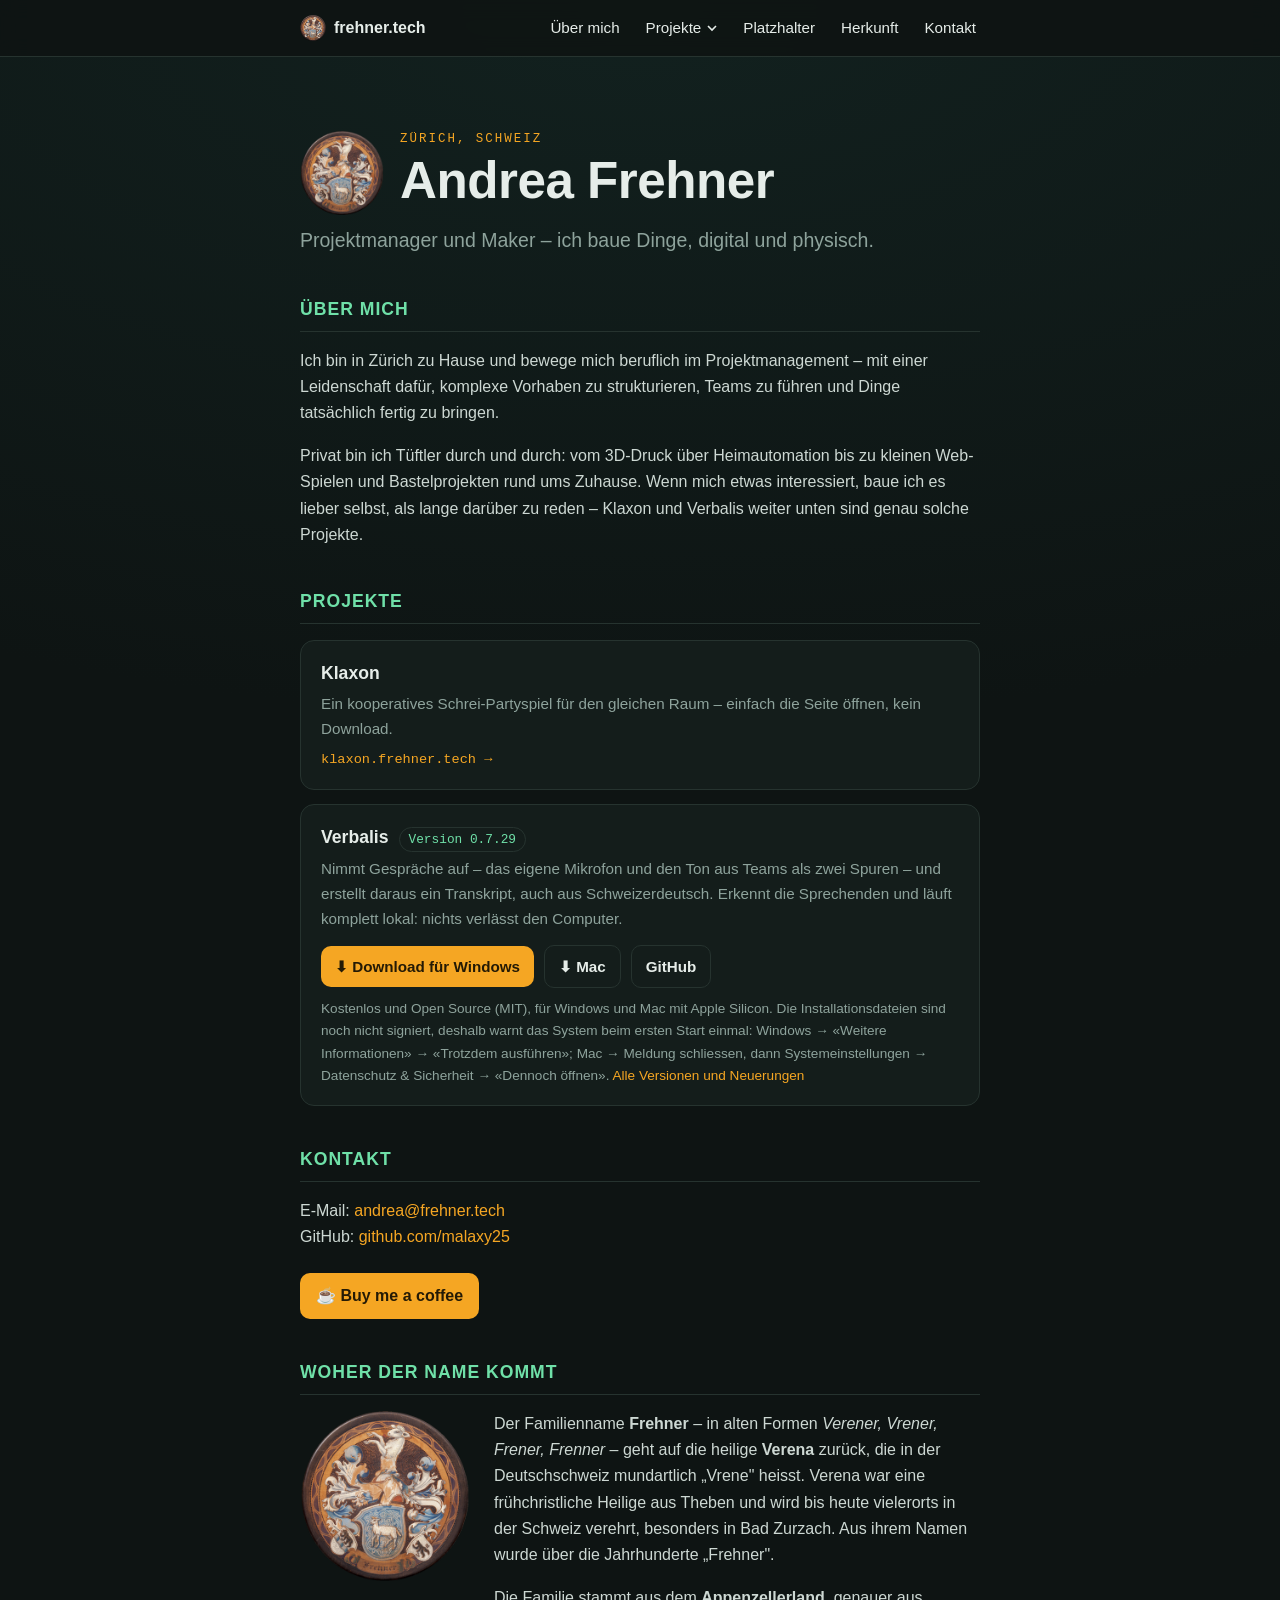
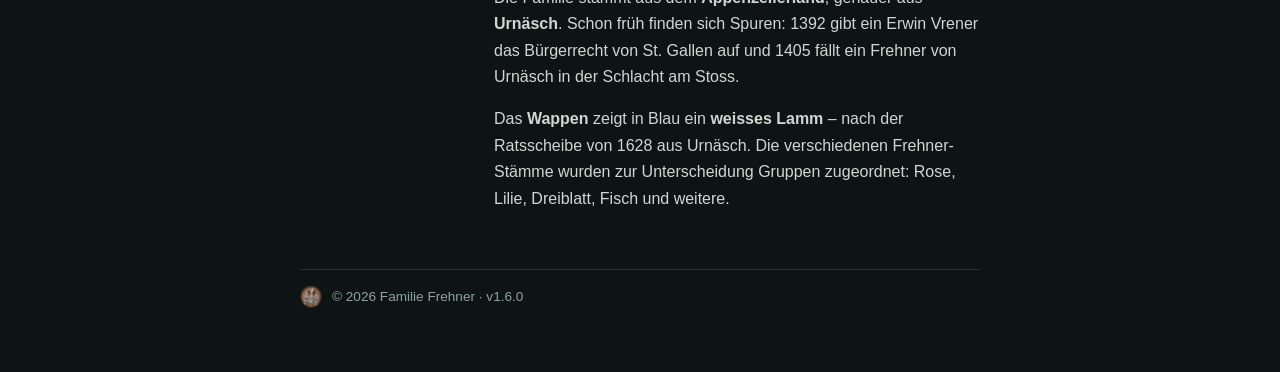
==== public/index.html @ 03980581 "v1.6.0: site moved to public/, share button removed - everything that goes online now lives in publi" ====
<!doctype html>
<html lang="de">
  <head>
    <meta charset="UTF-8" />
    <meta name="viewport" content="width=device-width, initial-scale=1, viewport-fit=cover" />
    <title>Andrea Frehner</title>
    <meta name="description" content="Andrea Frehner – Projektmanager und Maker aus Zürich. Projekte, Experimente und Kontakt." />
    <link rel="canonical" href="https://frehner.tech/" />
    <meta property="og:type" content="website" />
    <meta property="og:url" content="https://frehner.tech/" />
    <meta property="og:title" content="Andrea Frehner" />
    <meta property="og:description" content="Projektmanager und Maker aus Zürich." />
    <meta property="og:site_name" content="frehner.tech" />
    <meta property="og:locale" content="de_CH" />
    <meta property="og:image" content="https://frehner.tech/icon-192.png" />
    <meta property="og:image:width" content="192" />
    <meta property="og:image:height" content="192" />
    <meta property="og:image:alt" content="Familienwappen Frehner" />
    <meta name="twitter:card" content="summary" />
    <meta name="theme-color" content="#0e1c1b" />
    <link rel="icon" type="image/png" sizes="32x32" href="/favicon-32.png" />
    <link rel="apple-touch-icon" href="/apple-touch-icon.png" />
    <link rel="manifest" href="/manifest.webmanifest" />
    <link rel="stylesheet" href="/style.css" />
  </head>
  <body>
    <nav class="nav" aria-label="Hauptmenü">
      <div class="nav-inner">
        <a class="nav-home" href="/"><img src="/wappen.png" alt="" />frehner.tech</a>
        <ul class="menu" id="menu">
          <li><a href="/#ueber-mich">Über mich</a></li>
          <li class="has-sub">
            <button class="sub-toggle" type="button" aria-expanded="false" aria-controls="sub-projekte">
              Projekte
              <svg class="caret" viewBox="0 0 10 10" aria-hidden="true"><path d="M1 3l4 4 4-4" fill="none" stroke="currentColor" stroke-width="1.6"/></svg>
            </button>
            <ul class="submenu" id="sub-projekte">
              <li><a href="/#projekte">Alle Projekte</a></li>
              <li><a href="/#klaxon">Klaxon</a></li>
              <li><a href="/#verbalis">Verbalis</a></li>
            </ul>
          </li>
          <li><a href="/platzhalter/">Platzhalter</a></li>
          <li><a href="/#herkunft">Herkunft</a></li>
          <li><a href="/#kontakt">Kontakt</a></li>
        </ul>
        <button class="nav-icon nav-toggle" type="button" aria-label="Menü" aria-expanded="false" aria-controls="menu">
          <svg viewBox="0 0 24 24" aria-hidden="true"><path d="M4 7h16M4 12h16M4 17h16" fill="none" stroke="currentColor" stroke-width="1.8" stroke-linecap="round"/></svg>
        </button>
      </div>
    </nav>
    <div class="wrap">
      <header>
        <div class="brand">
          <img src="/wappen.png" alt="Familienwappen Frehner" />
          <div>
            <div class="eyebrow">Zürich, Schweiz</div>
            <h1>Andrea Frehner</h1>
          </div>
        </div>
        <p class="tagline">Projektmanager und Maker – ich baue Dinge, digital und physisch.</p>
      </header>

      <section id="ueber-mich">
        <h2>Über mich</h2>
        <p>
          Ich bin in Zürich zu Hause und bewege mich beruflich im Projektmanagement – mit einer
          Leidenschaft dafür, komplexe Vorhaben zu strukturieren, Teams zu führen und Dinge
          tatsächlich fertig zu bringen.
        </p>
        <p>
          Privat bin ich Tüftler durch und durch: vom 3D-Druck über Heimautomation bis zu kleinen
          Web-Spielen und Bastelprojekten rund ums Zuhause. Wenn mich etwas interessiert, baue ich
          es lieber selbst, als lange darüber zu reden – Klaxon und Verbalis weiter unten sind genau solche Projekte.
        </p>
      </section>

      <section id="projekte">
        <h2>Projekte</h2>
        <div class="cards">
          <a class="card" id="klaxon" href="https://klaxon.frehner.tech" target="_blank" rel="noopener">
            <div class="t">Klaxon</div>
            <div class="d">Ein kooperatives Schrei-Partyspiel für den gleichen Raum – einfach die Seite öffnen, kein Download.</div>
            <div class="go">klaxon.frehner.tech →</div>
          </a>
          <div class="card" id="verbalis">
            <div class="t">Verbalis <span class="version" id="verbalis-version">Version 0.7.29</span></div>
            <div class="d">
              Nimmt Gespräche auf – das eigene Mikrofon und den Ton aus Teams als zwei Spuren – und erstellt
              daraus ein Transkript, auch aus Schweizerdeutsch. Erkennt die Sprechenden und läuft komplett lokal:
              nichts verlässt den Computer.
            </div>
            <div class="downloads">
              <a class="dl" id="verbalis-windows" href="https://github.com/malaxy25/verbalis/releases/download/v0.7.29/Verbalis-0.7.29-setup.exe">⬇ Download für Windows</a>
              <a class="dl secondary" id="verbalis-mac" href="https://github.com/malaxy25/verbalis/releases/download/v0.7.29/Verbalis-0.7.29-macos-arm64.dmg" title="Mac mit Apple Silicon (M1 oder neuer)">⬇ Mac</a>
              <a class="dl secondary" href="https://github.com/malaxy25/verbalis" target="_blank" rel="noopener">GitHub</a>
            </div>
            <div class="note">
              Kostenlos und Open Source (MIT), für Windows und Mac mit Apple Silicon. Die Installationsdateien sind noch nicht
              signiert, deshalb warnt das System beim ersten Start einmal: Windows → «Weitere Informationen» → «Trotzdem
              ausführen»; Mac → Meldung schliessen, dann Systemeinstellungen → Datenschutz &amp; Sicherheit → «Dennoch öffnen».
              <a href="https://github.com/malaxy25/verbalis/releases/latest" target="_blank" rel="noopener">Alle Versionen und Neuerungen</a>
            </div>
          </div>
          <!-- EDIT: weitere Projekte als zusätzliche <a class="card"> ... </a> -->
        </div>
      </section>

      <section class="contact" id="kontakt">
        <h2>Kontakt</h2>
        <p>
          E-Mail: <a href="mailto:andrea@frehner.tech">andrea@frehner.tech</a><br />
          GitHub: <a href="https://github.com/malaxy25" target="_blank" rel="noopener">github.com/malaxy25</a>
        </p>
        <a class="coffee" href="https://buymeacoffee.com/malaxy" target="_blank" rel="noopener">☕ Buy me a coffee</a>
      </section>

      <section id="herkunft">
        <h2>Woher der Name kommt</h2>
        <div class="heritage-grid">
          <img class="crest" src="/wappen.png" alt="Familienwappen Frehner – weisses Lamm in Blau" />
          <div class="htext">
            <p>
              Der Familienname <b>Frehner</b> – in alten Formen <i>Verener, Vrener, Frener,
              Frenner</i> – geht auf die heilige <b>Verena</b> zurück, die in der Deutschschweiz
              mundartlich „Vrene" heisst. Verena war eine frühchristliche Heilige aus Theben und
              wird bis heute vielerorts in der Schweiz verehrt, besonders in Bad Zurzach. Aus
              ihrem Namen wurde über die Jahrhunderte „Frehner".
            </p>
            <p>
              Die Familie stammt aus dem <b>Appenzellerland</b>, genauer aus <b>Urnäsch</b>.
              Schon früh finden sich Spuren: 1392 gibt ein Erwin Vrener das Bürgerrecht von
              St. Gallen auf und 1405 fällt ein Frehner von Urnäsch in der Schlacht am Stoss.
            </p>
            <p>
              Das <b>Wappen</b> zeigt in Blau ein <b>weisses Lamm</b> – nach der Ratsscheibe von
              1628 aus Urnäsch. Die verschiedenen Frehner-Stämme wurden zur Unterscheidung
              Gruppen zugeordnet: Rose, Lilie, Dreiblatt, Fisch und weitere.
            </p>
          </div>
        </div>
      </section>

      <footer>
        <img src="/wappen.png" alt="" />
        <span>© <span id="y"></span> Familie Frehner · v1.6.0</span>
      </footer>
    </div>
    <script src="/site.js"></script>
    <script>
      // Verbalis: always show the newest release and link its files (the links above are the fallback)
      fetch("https://api.github.com/repos/malaxy25/verbalis/releases/latest")
        .then((r) => (r.ok ? r.json() : Promise.reject(r.status)))
        .then((release) => {
          const version = release.tag_name.replace(/^v/, "");
          document.getElementById("verbalis-version").textContent = "Version " + version;
          const asset = (test) => (release.assets || []).find((a) => test.test(a.name));
          const windows = asset(/setup\.exe$/i), mac = asset(/macos.*\.dmg$/i) || asset(/macos.*\.zip$/i);   // the DMG for a first install
          if (windows) document.getElementById("verbalis-windows").href = windows.browser_download_url;
          if (mac) document.getElementById("verbalis-mac").href = mac.browser_download_url;
        })
        .catch(() => {});
    </script>
  </body>
</html>
---- style.css ----
:root{
  --bg:#0e1413; --panel:#141d1b; --line:#26332f; --ink:#e6ede9;
  --muted:#8ea39c; --accent:#f5a623; --accent2:#6fe0a8;
  --nav-h:56px;
}
*{box-sizing:border-box;}
html{scroll-behavior:smooth;-webkit-text-size-adjust:100%;}
body{margin:0;font-family:-apple-system,BlinkMacSystemFont,"Segoe UI",Roboto,Helvetica,Arial,sans-serif;
  background:radial-gradient(120% 80% at 50% 0%,#12211f,var(--bg)) fixed var(--bg);color:var(--ink);
  line-height:1.65;-webkit-font-smoothing:antialiased;overflow-wrap:break-word;}
.wrap{max-width:720px;margin:0 auto;padding:clamp(28px,7vw,72px) max(20px,env(safe-area-inset-right)) 64px max(20px,env(safe-area-inset-left));}
.brand{display:flex;align-items:center;gap:16px;margin-bottom:8px;}
.brand img{width:84px;height:84px;flex:none;}
header .eyebrow{font-family:ui-monospace,Menlo,monospace;color:var(--accent);letter-spacing:2px;
  text-transform:uppercase;font-size:.78rem;}
h1{font-size:clamp(2.1rem,7.5vw,3.2rem);margin:.05em 0 .1em;letter-spacing:-.5px;line-height:1.15;}
.tagline{color:var(--muted);font-size:clamp(1.05rem,3.5vw,1.22rem);margin:.2em 0 0;}
section{margin:2.4em 0;}
section[id],.card[id]{scroll-margin-top:calc(var(--nav-h) + env(safe-area-inset-top,0px) + 16px);}
h2{font-size:1.1rem;text-transform:uppercase;letter-spacing:1px;color:var(--accent2);
  border-bottom:1px solid var(--line);padding-bottom:.4em;margin-bottom:.9em;}
p{color:#cdd8d3;margin:0 0 1em;}
.cards{display:grid;gap:14px;}
a.card{display:block;text-decoration:none;color:inherit;background:var(--panel);
  border:1px solid var(--line);border-radius:14px;padding:18px 20px;transition:border-color .2s,transform .1s;}
a.card:hover{border-color:var(--accent);transform:translateY(-1px);}
a.card .t{font-weight:700;font-size:1.1rem;}
a.card .d{color:var(--muted);font-size:.95rem;margin-top:.2em;}
a.card .go{color:var(--accent);font-family:ui-monospace,Menlo,monospace;font-size:.85rem;margin-top:.6em;}
div.card{background:var(--panel);border:1px solid var(--line);border-radius:14px;padding:18px 20px;}
div.card .t{font-weight:700;font-size:1.1rem;display:flex;align-items:baseline;gap:10px;flex-wrap:wrap;}
div.card .d{color:var(--muted);font-size:.95rem;margin-top:.2em;}
.version{font-family:ui-monospace,Menlo,monospace;font-size:.8rem;font-weight:400;color:var(--accent2);
  border:1px solid var(--line);border-radius:999px;padding:1px 9px;}
.downloads{display:flex;flex-wrap:wrap;gap:10px;margin-top:.9em;align-items:center;}
.dl{display:inline-block;background:var(--accent);color:#241a05;font-weight:700;text-decoration:none;
  border-radius:10px;padding:8px 14px;font-size:.95rem;}
.dl:hover{filter:brightness(1.06);}
.dl.secondary{background:none;color:var(--ink);border:1px solid var(--line);font-weight:600;}
.dl.secondary:hover{border-color:var(--accent);filter:none;}
.note{color:var(--muted);font-size:.85rem;margin-top:.7em;}
.note a{color:var(--accent);text-decoration:none;}
.contact a{color:var(--accent);text-decoration:none;border-bottom:1px solid transparent;}
.contact a:hover{border-bottom-color:var(--accent);}
.coffee{display:inline-block;margin-top:.4em;background:var(--accent);color:#241a05;font-weight:700;
  text-decoration:none;border-radius:10px;padding:10px 16px;}
.coffee:hover{filter:brightness(1.06);}
.contact a.coffee{color:#241a05;border-bottom:none;}
.heritage-grid{display:flex;gap:24px;align-items:flex-start;flex-wrap:wrap;}
.heritage-grid .crest{width:170px;height:170px;flex:none;}
.heritage-grid .htext{flex:1;min-width:240px;}
@media (max-width:520px){.heritage-grid{justify-content:center;text-align:left;} .heritage-grid .crest{width:130px;height:130px;}}
.placeholder{background:var(--panel);border:1px dashed var(--line);border-radius:14px;padding:18px 20px;}
footer{margin-top:3em;color:var(--muted);font-size:.85rem;border-top:1px solid var(--line);padding-top:1.2em;
  display:flex;align-items:center;gap:10px;flex-wrap:wrap;}
footer img{width:22px;height:22px;opacity:.85;}

/* Navigation: sticky bar, dropdown submenu on desktop, hamburger on mobile */
.nav{position:sticky;top:0;z-index:20;padding-top:env(safe-area-inset-top,0px);
  background:rgba(14,20,19,.88);-webkit-backdrop-filter:blur(10px);backdrop-filter:blur(10px);
  border-bottom:1px solid var(--line);}
.nav-inner{max-width:720px;margin:0 auto;min-height:var(--nav-h);display:flex;align-items:center;gap:8px;
  padding:0 max(12px,env(safe-area-inset-right)) 0 max(12px,env(safe-area-inset-left));}
.nav-home{display:flex;align-items:center;gap:8px;color:var(--ink);text-decoration:none;font-weight:700;
  padding:8px;margin-right:auto;border-radius:10px;}
.nav-home img{width:26px;height:26px;}
.nav button{font:inherit;color:inherit;background:none;border:0;cursor:pointer;}
.nav a,.nav button{-webkit-tap-highlight-color:transparent;}
.nav-icon{display:inline-flex;align-items:center;justify-content:center;min-width:44px;height:44px;
  border-radius:10px;border:1px solid var(--line) !important;gap:6px;padding:0 10px;font-size:.92rem;}
.nav-icon:hover{border-color:var(--accent) !important;}
.nav-icon svg{width:20px;height:20px;}
.menu{list-style:none;margin:0;padding:0;display:flex;align-items:center;gap:2px;}
.menu a,.menu .sub-toggle{display:flex;align-items:center;gap:6px;min-height:44px;padding:0 12px;border-radius:10px;
  color:var(--ink);text-decoration:none;font-size:.95rem;white-space:nowrap;}
.menu a:hover,.menu .sub-toggle:hover,.menu a[aria-current="page"]{color:var(--accent);}
.sub-toggle .caret{width:10px;height:10px;transition:transform .2s;}
.sub-toggle[aria-expanded="true"] .caret{transform:rotate(180deg);}
.has-sub{position:relative;}
.submenu{list-style:none;margin:0;padding:6px;display:none;}
.has-sub.open .submenu{display:block;}
.share-label{display:inline;}
@media (min-width:721px){
  .nav-toggle{display:none;}
  .submenu{position:absolute;top:calc(100% + 6px);left:0;min-width:200px;background:var(--panel);
    border:1px solid var(--line);border-radius:12px;box-shadow:0 12px 30px rgba(0,0,0,.35);}
}
@media (max-width:720px){
  .menu{display:none;position:absolute;left:0;right:0;top:100%;flex-direction:column;align-items:stretch;gap:0;
    padding:8px max(12px,env(safe-area-inset-right)) 14px max(12px,env(safe-area-inset-left));
    background:var(--bg);box-shadow:0 16px 30px rgba(0,0,0,.45);border-bottom:1px solid var(--line);
    max-height:calc(100dvh - var(--nav-h) - env(safe-area-inset-top,0px));overflow-y:auto;}
  .nav.open .menu{display:flex;}
  .menu a,.menu .sub-toggle{width:100%;font-size:1.05rem;min-height:48px;}
  .menu > li + li{border-top:1px solid var(--line);}
  .sub-toggle .caret{margin-left:auto;}
  .submenu{padding:0 0 6px 14px;}
}
@media (max-width:380px){.share-label{display:none;}}
.toast{position:fixed;left:50%;bottom:calc(20px + env(safe-area-inset-bottom,0px));transform:translateX(-50%);
  background:var(--panel);border:1px solid var(--accent);color:var(--ink);border-radius:10px;padding:10px 16px;
  font-size:.95rem;z-index:30;opacity:0;transition:opacity .2s;pointer-events:none;}
.toast.show{opacity:1;}
@media (prefers-reduced-motion:reduce){html{scroll-behavior:auto;} *{transition:none !important;}}
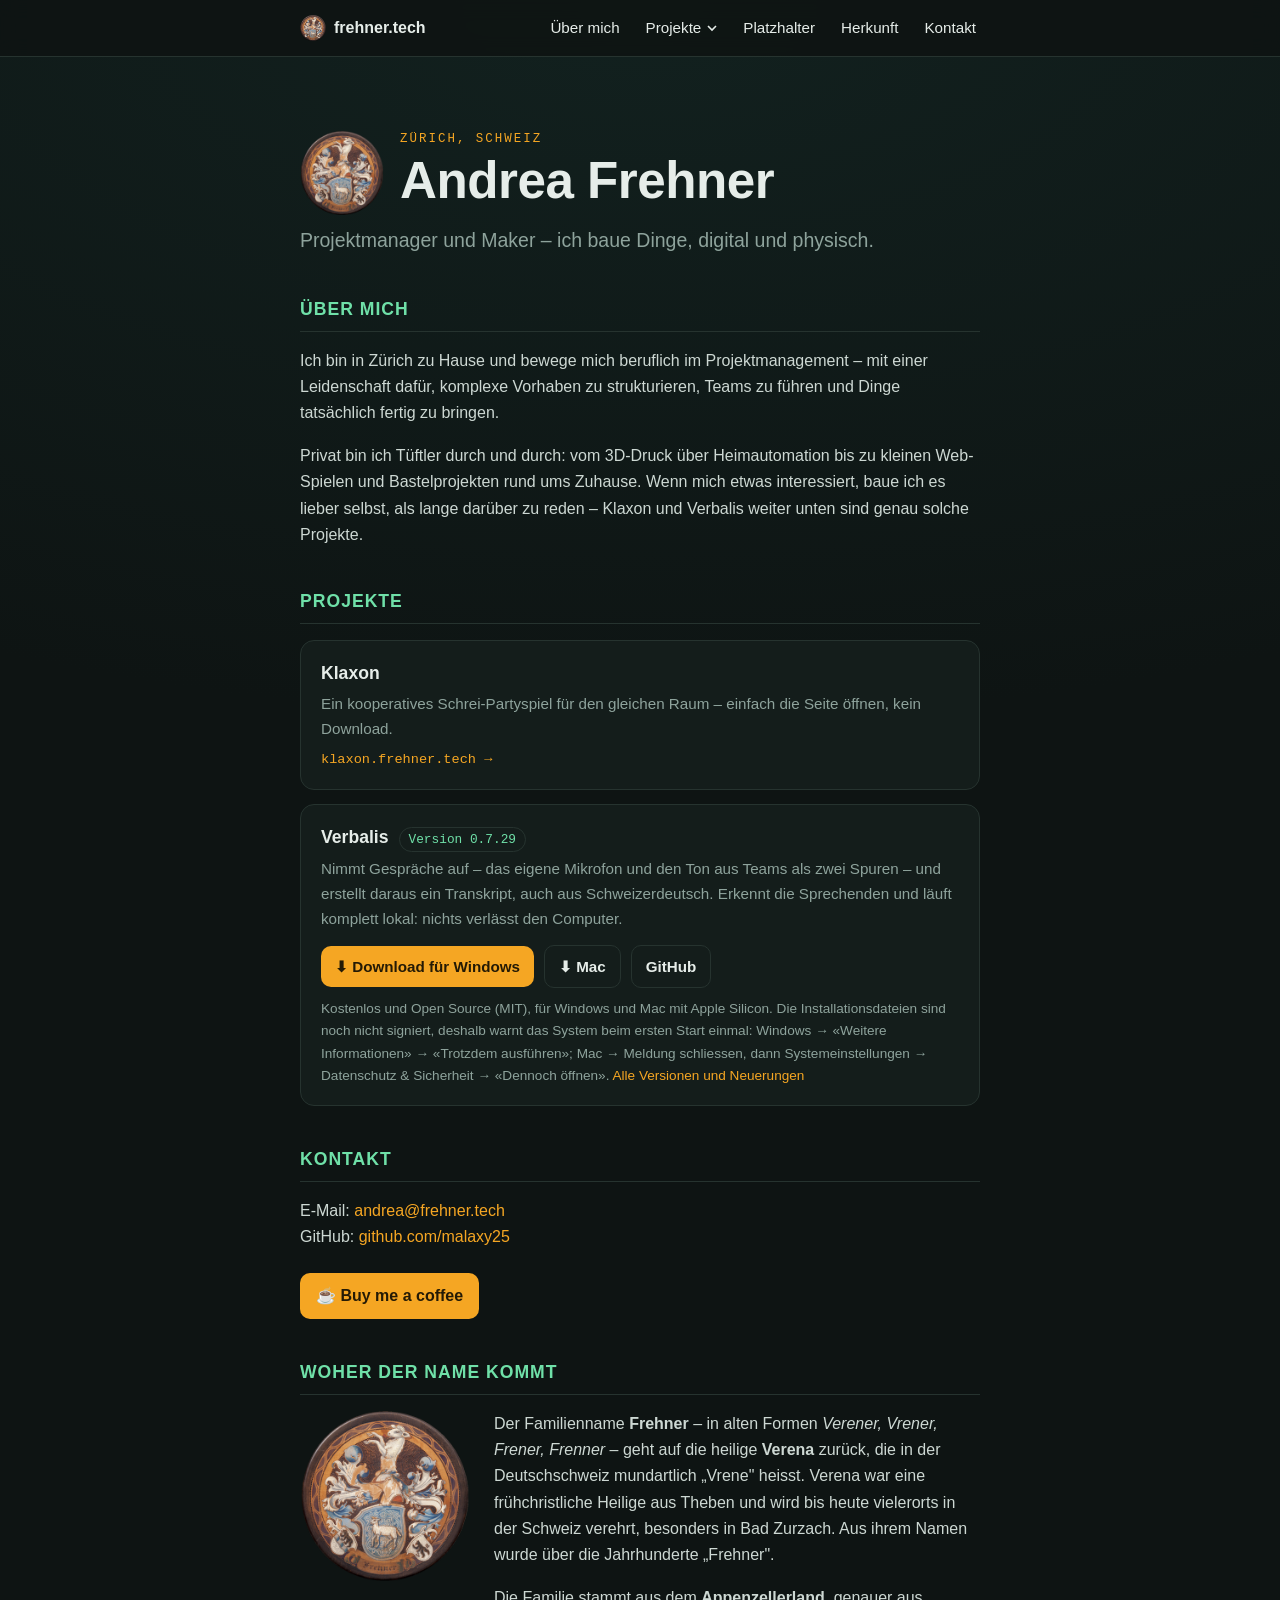
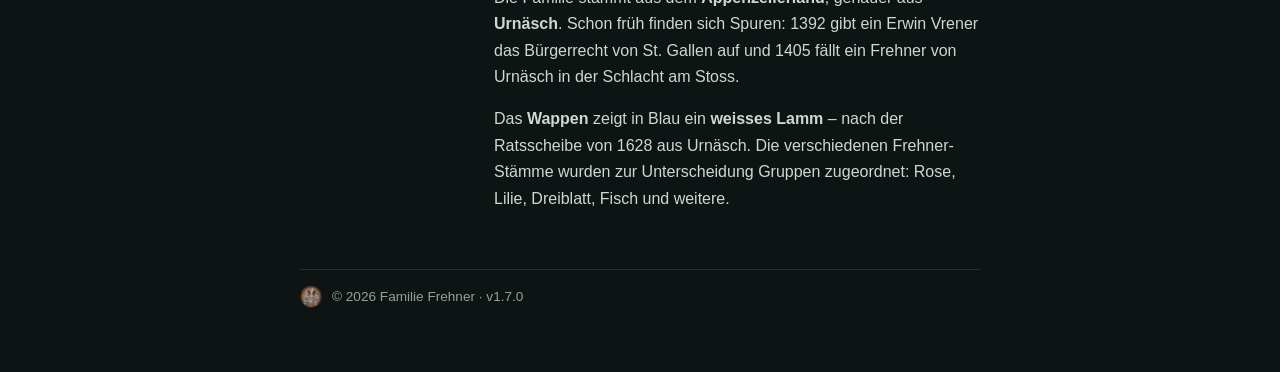
==== commit 072f1f41: "v1.7.0: breakfast-type survey on /muesli/ with generic quiz engine - public/umfrage.js renders any q" ====
--- a/public/index.html
+++ b/public/index.html
@@ -143,7 +143,7 @@
 
       <footer>
         <img src="/wappen.png" alt="" />
-        <span>© <span id="y"></span> Familie Frehner · v1.6.0</span>
+        <span>© <span id="y"></span> Familie Frehner · v1.7.0</span>
       </footer>
     </div>
     <script src="/site.js"></script>
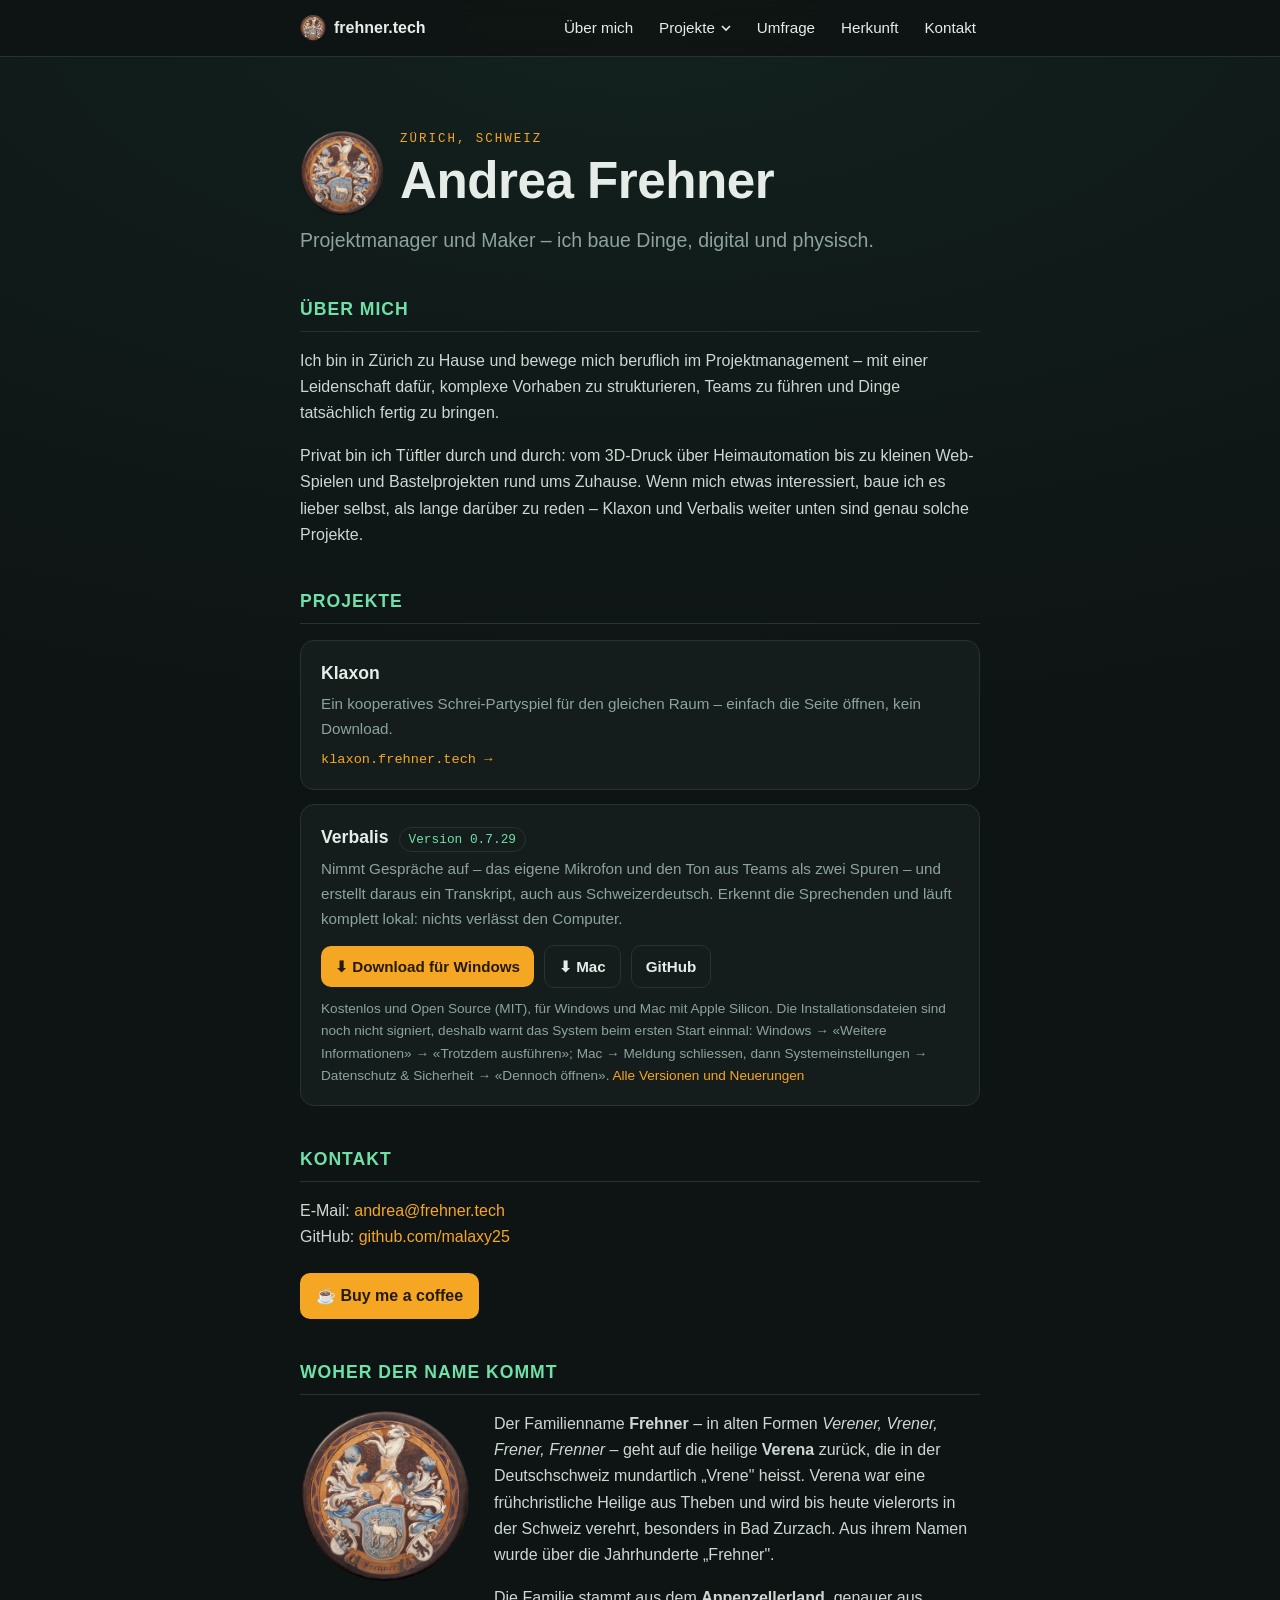
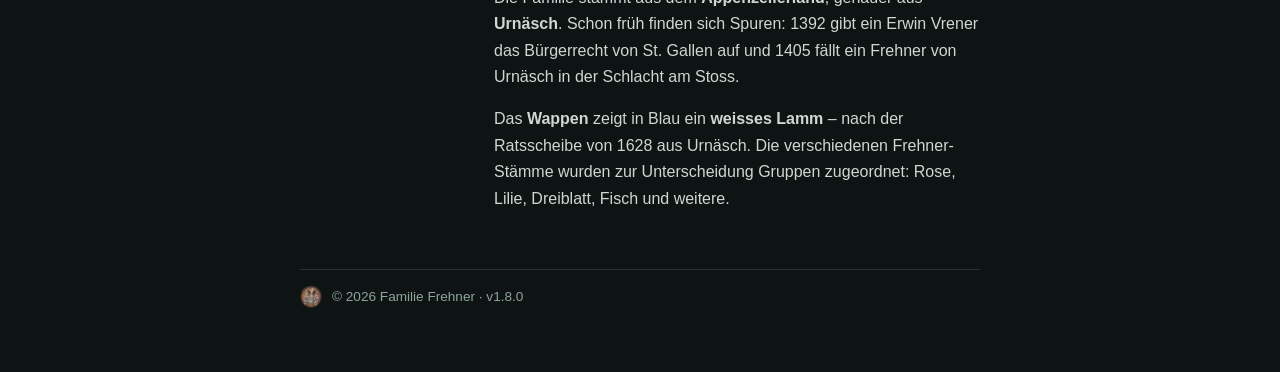
==== commit 029d1bed: "v1.8.0: survey moves to /umfrage/ and replaces the placeholder page in the menu - /muesli/ renamed t" ====
--- a/public/index.html
+++ b/public/index.html
@@ -40,7 +40,7 @@
               <li><a href="/#verbalis">Verbalis</a></li>
             </ul>
           </li>
-          <li><a href="/platzhalter/">Platzhalter</a></li>
+          <li><a href="/umfrage/">Umfrage</a></li>
           <li><a href="/#herkunft">Herkunft</a></li>
           <li><a href="/#kontakt">Kontakt</a></li>
         </ul>
@@ -143,7 +143,7 @@
 
       <footer>
         <img src="/wappen.png" alt="" />
-        <span>© <span id="y"></span> Familie Frehner · v1.7.0</span>
+        <span>© <span id="y"></span> Familie Frehner · v1.8.0</span>
       </footer>
     </div>
     <script src="/site.js"></script>
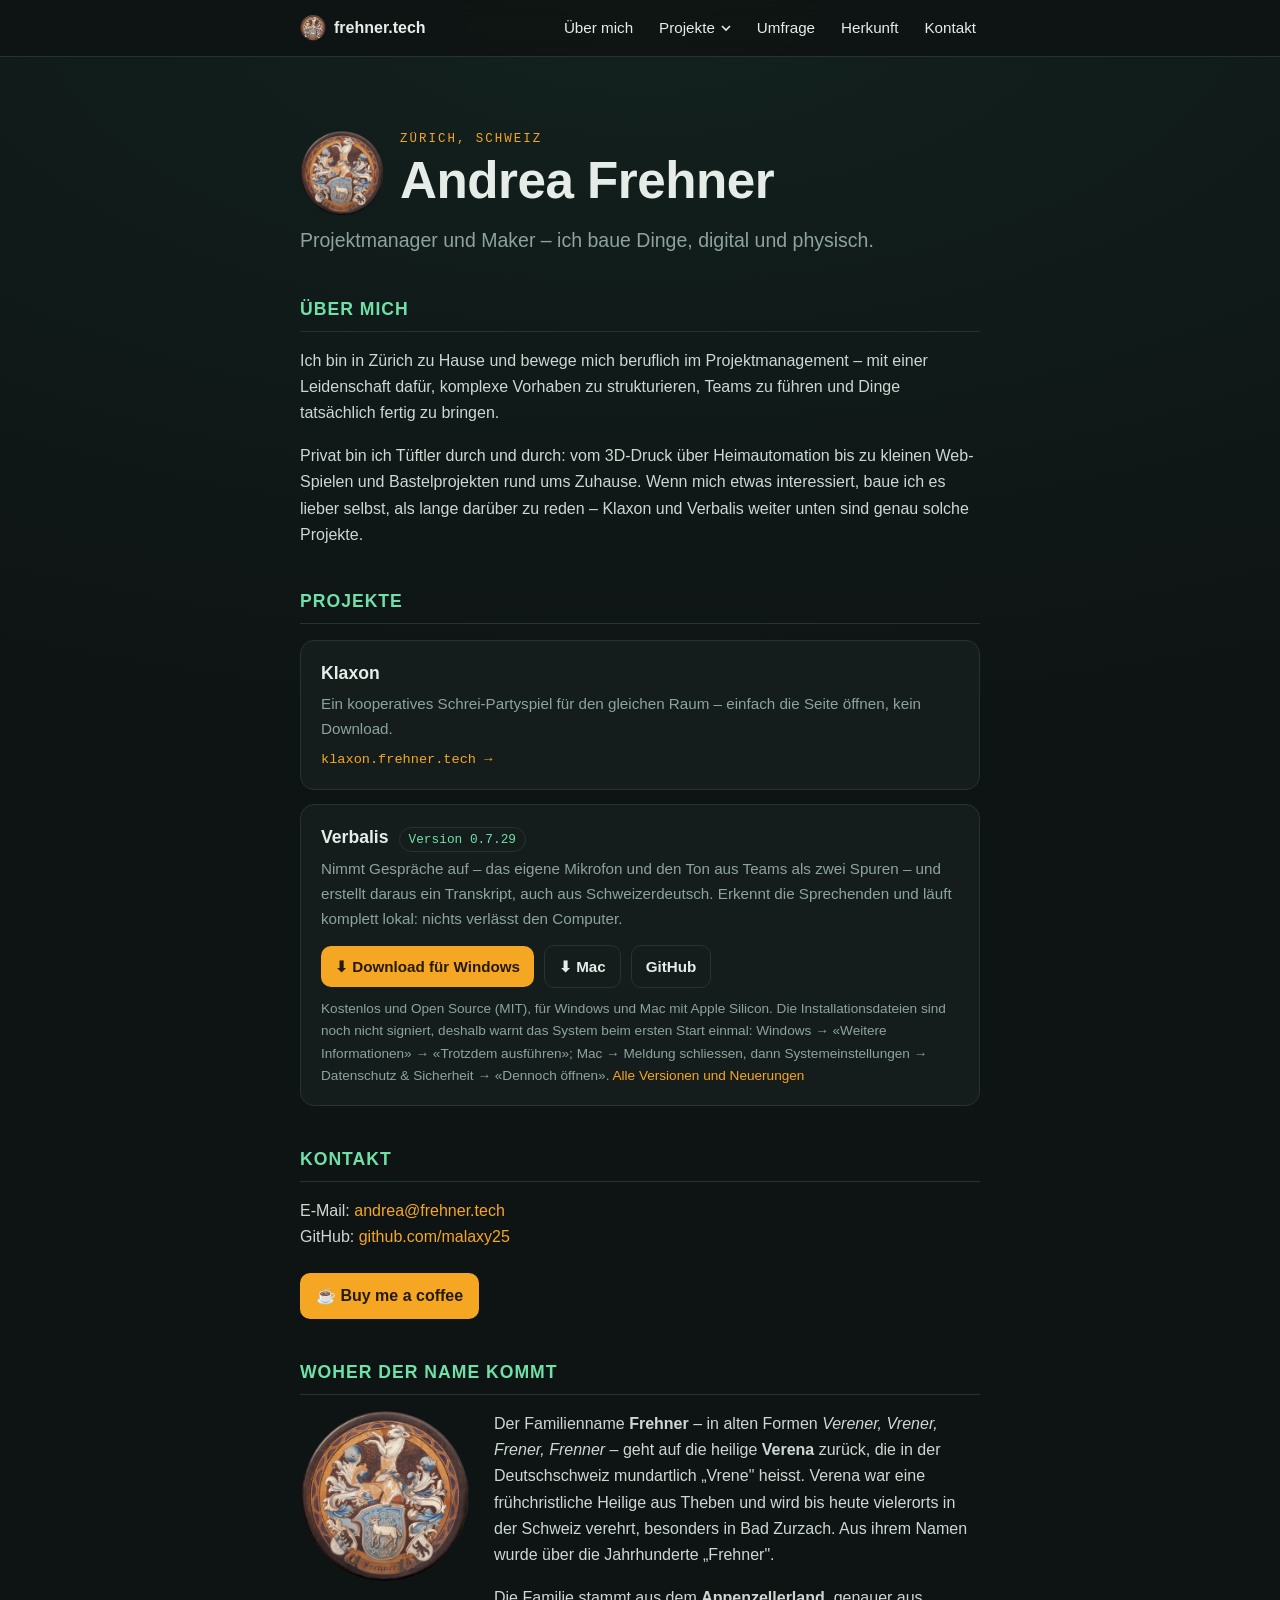
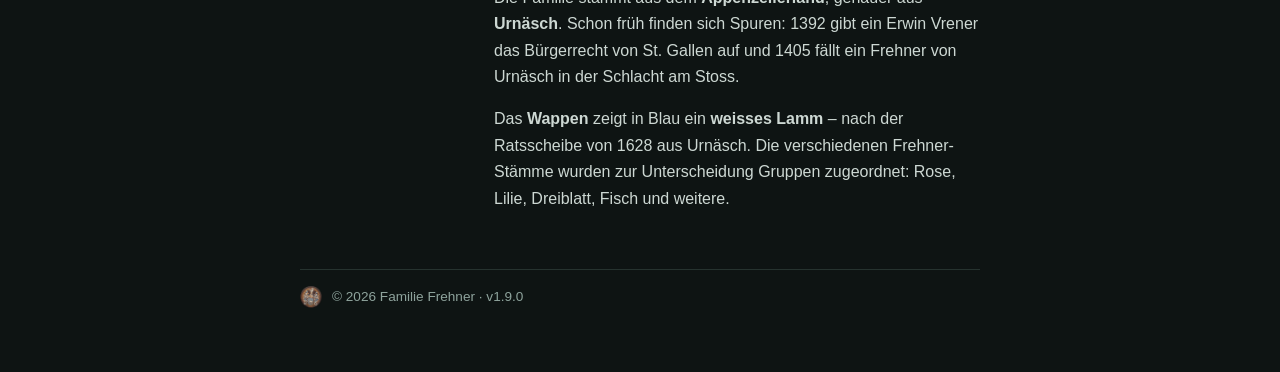
==== commit c625ec9b: "v1.9.0: survey hides the result, printable result cards - showResult: false shows only a thank-you; " ====
--- a/public/index.html
+++ b/public/index.html
@@ -143,7 +143,7 @@
 
       <footer>
         <img src="/wappen.png" alt="" />
-        <span>© <span id="y"></span> Familie Frehner · v1.8.0</span>
+        <span>© <span id="y"></span> Familie Frehner · v1.9.0</span>
       </footer>
     </div>
     <script src="/site.js"></script>
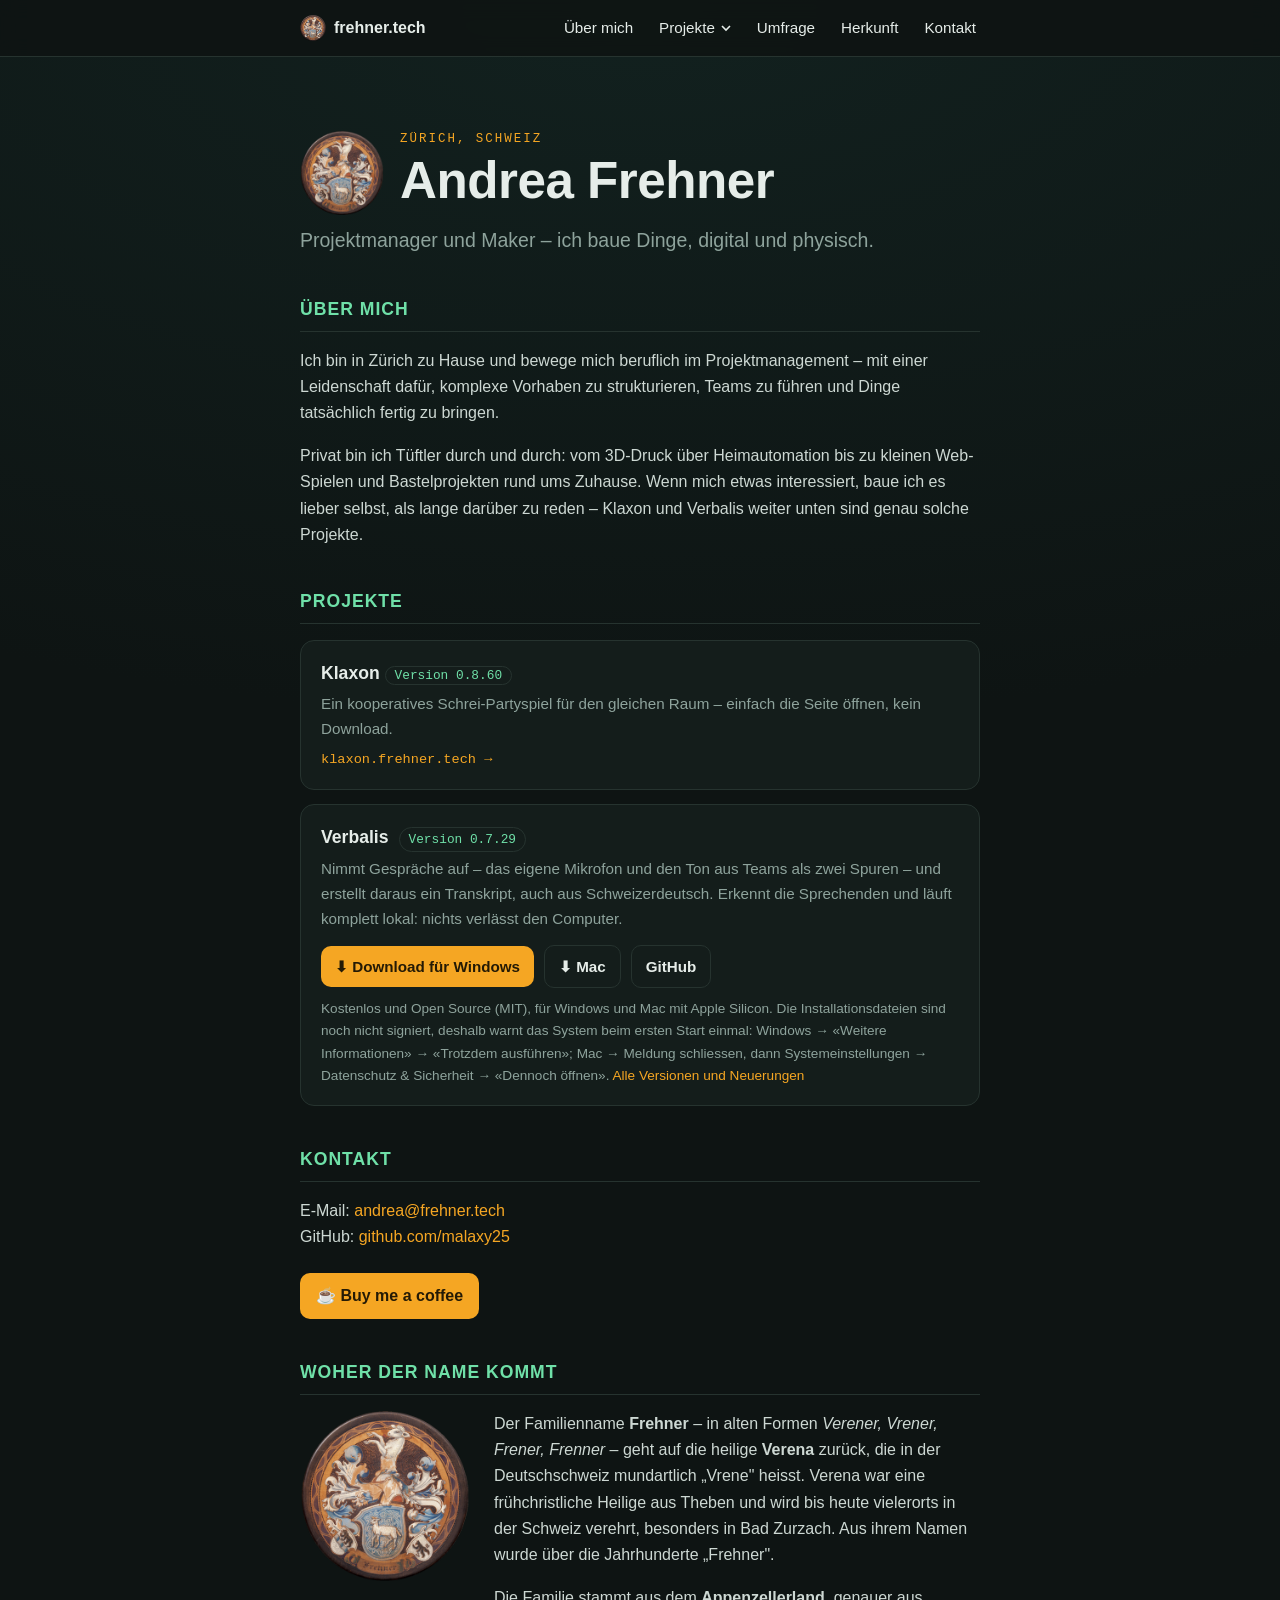
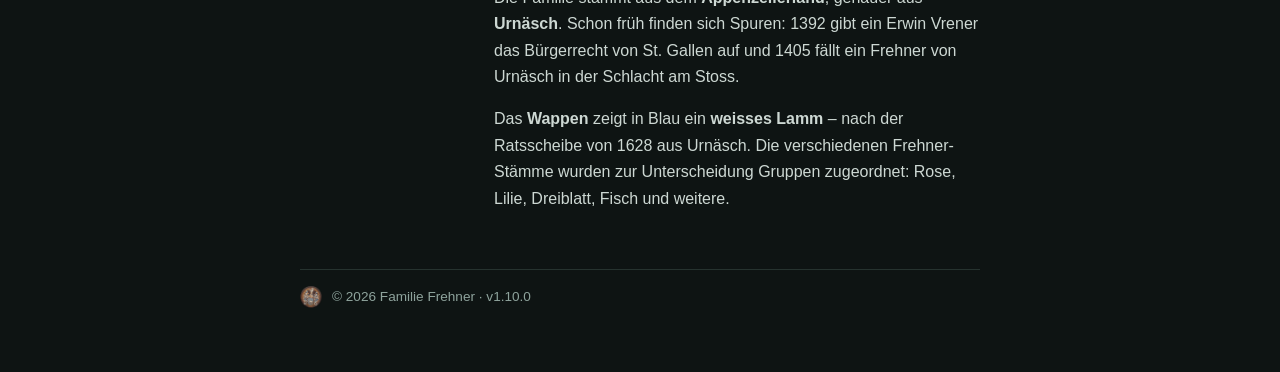
==== commit ccb21dae: "v1.10.0: Klaxon version badge like Verbalis - version read from package.json on GitHub main (Klaxon " ====
--- a/public/index.html
+++ b/public/index.html
@@ -79,7 +79,7 @@
         <h2>Projekte</h2>
         <div class="cards">
           <a class="card" id="klaxon" href="https://klaxon.frehner.tech" target="_blank" rel="noopener">
-            <div class="t">Klaxon</div>
+            <div class="t">Klaxon <span class="version" id="klaxon-version">Version 0.8.60</span></div>
             <div class="d">Ein kooperatives Schrei-Partyspiel für den gleichen Raum – einfach die Seite öffnen, kein Download.</div>
             <div class="go">klaxon.frehner.tech →</div>
           </a>
@@ -143,7 +143,7 @@
 
       <footer>
         <img src="/wappen.png" alt="" />
-        <span>© <span id="y"></span> Familie Frehner · v1.9.0</span>
+        <span>© <span id="y"></span> Familie Frehner · v1.10.0</span>
       </footer>
     </div>
     <script src="/site.js"></script>
@@ -160,6 +160,11 @@
           if (mac) document.getElementById("verbalis-mac").href = mac.browser_download_url;
         })
         .catch(() => {});
+      // Klaxon has no GitHub releases: the version comes from package.json on main (the text above is the fallback)
+      fetch("https://raw.githubusercontent.com/malaxy25/klaxon/main/package.json")
+        .then((r) => (r.ok ? r.json() : Promise.reject(r.status)))
+        .then((pkg) => { if (pkg.version) document.getElementById("klaxon-version").textContent = "Version " + pkg.version; })
+        .catch(() => {});
     </script>
   </body>
 </html>
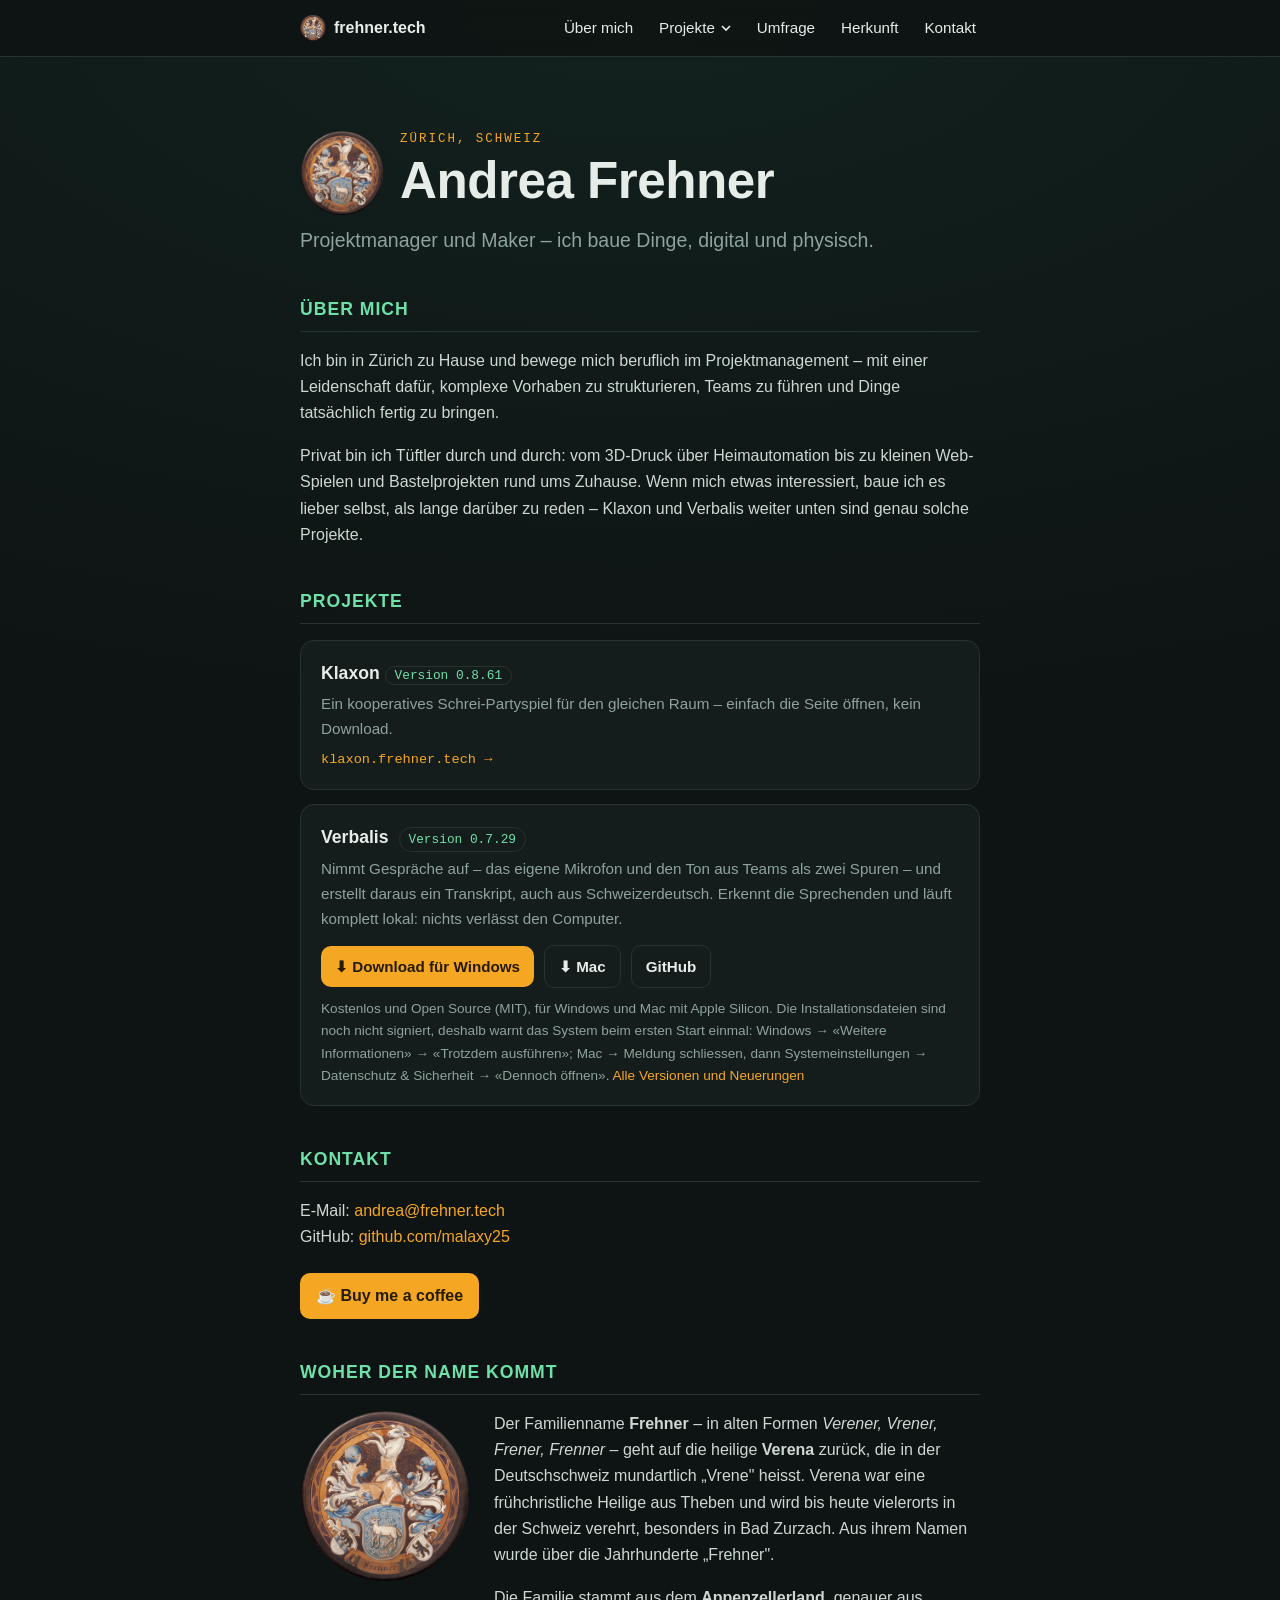
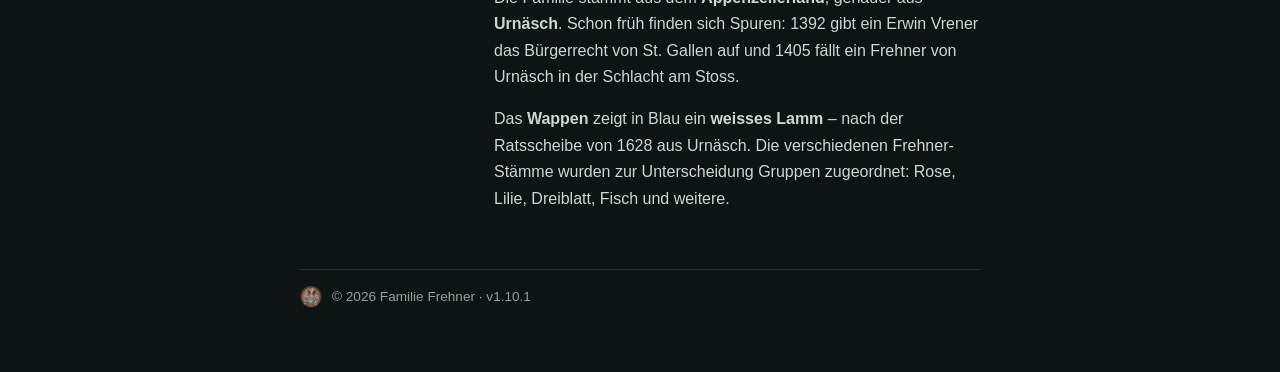
==== commit cf1b42fa: "v1.10.1: Klaxon badge reads the latest GitHub release, like Verbalis Co-Authored-By: Claude Opus 5.5" ====
--- a/public/index.html
+++ b/public/index.html
@@ -79,7 +79,7 @@
         <h2>Projekte</h2>
         <div class="cards">
           <a class="card" id="klaxon" href="https://klaxon.frehner.tech" target="_blank" rel="noopener">
-            <div class="t">Klaxon <span class="version" id="klaxon-version">Version 0.8.60</span></div>
+            <div class="t">Klaxon <span class="version" id="klaxon-version">Version 0.8.61</span></div>
             <div class="d">Ein kooperatives Schrei-Partyspiel für den gleichen Raum – einfach die Seite öffnen, kein Download.</div>
             <div class="go">klaxon.frehner.tech →</div>
           </a>
@@ -143,7 +143,7 @@
 
       <footer>
         <img src="/wappen.png" alt="" />
-        <span>© <span id="y"></span> Familie Frehner · v1.10.0</span>
+        <span>© <span id="y"></span> Familie Frehner · v1.10.1</span>
       </footer>
     </div>
     <script src="/site.js"></script>
@@ -160,10 +160,12 @@
           if (mac) document.getElementById("verbalis-mac").href = mac.browser_download_url;
         })
         .catch(() => {});
-      // Klaxon has no GitHub releases: the version comes from package.json on main (the text above is the fallback)
-      fetch("https://raw.githubusercontent.com/malaxy25/klaxon/main/package.json")
+      // Klaxon: newest GitHub release, like Verbalis (Render deploys the same push, so it is the live version)
+      fetch("https://api.github.com/repos/malaxy25/klaxon/releases/latest")
         .then((r) => (r.ok ? r.json() : Promise.reject(r.status)))
-        .then((pkg) => { if (pkg.version) document.getElementById("klaxon-version").textContent = "Version " + pkg.version; })
+        .then((release) => {
+          document.getElementById("klaxon-version").textContent = "Version " + release.tag_name.replace(/^v/, "");
+        })
         .catch(() => {});
     </script>
   </body>
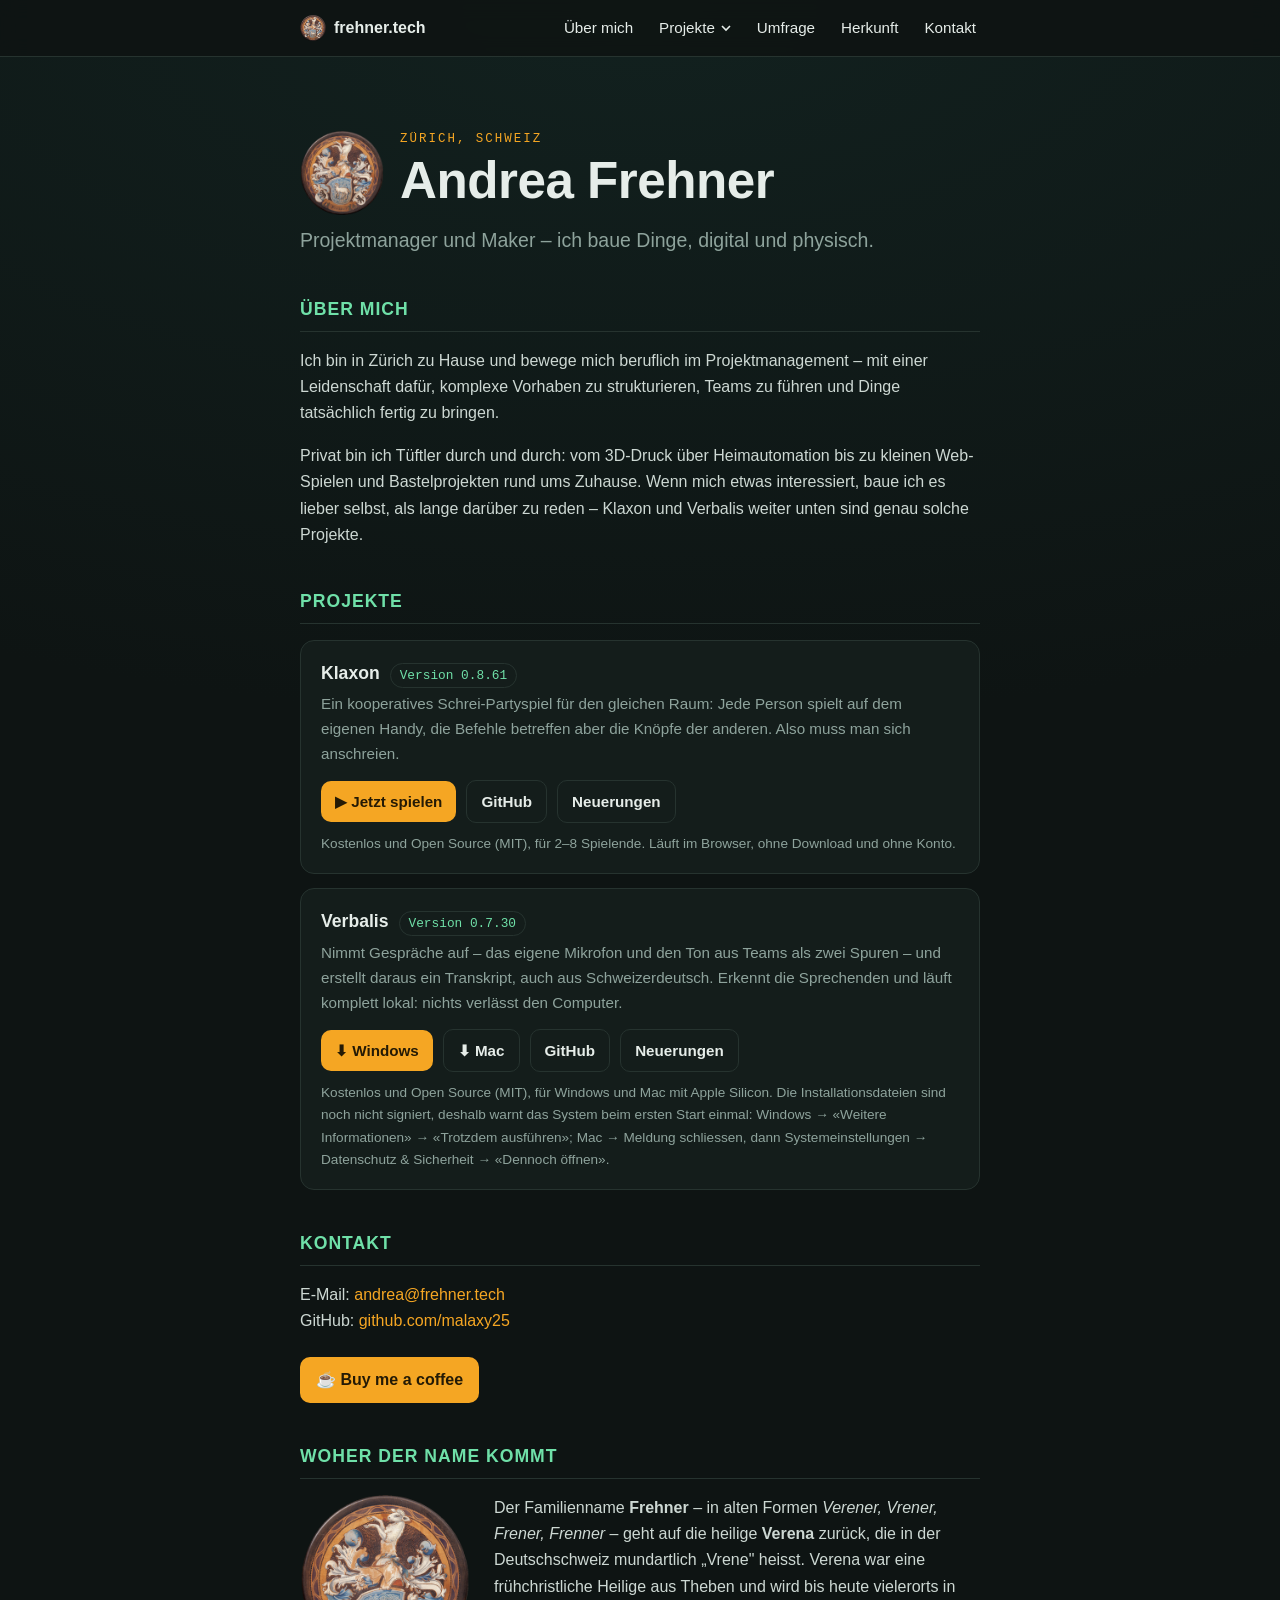
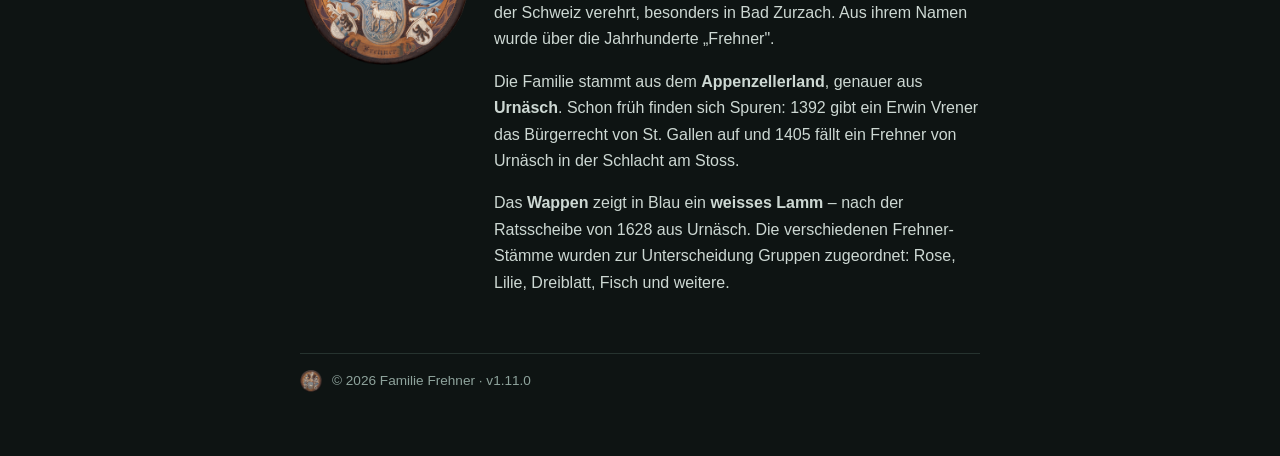
==== commit 2cd24791: "v1.11.0: project cards share one layout, new projects are a copied card - Klaxon card like Verbalis:" ====
--- a/public/index.html
+++ b/public/index.html
@@ -78,31 +78,42 @@
       <section id="projekte">
         <h2>Projekte</h2>
         <div class="cards">
-          <a class="card" id="klaxon" href="https://klaxon.frehner.tech" target="_blank" rel="noopener">
-            <div class="t">Klaxon <span class="version" id="klaxon-version">Version 0.8.61</span></div>
-            <div class="d">Ein kooperatives Schrei-Partyspiel für den gleichen Raum – einfach die Seite öffnen, kein Download.</div>
-            <div class="go">klaxon.frehner.tech →</div>
-          </a>
-          <div class="card" id="verbalis">
-            <div class="t">Verbalis <span class="version" id="verbalis-version">Version 0.7.29</span></div>
+          <!-- EDIT: Neues Projekt = eine Karte kopieren und anpassen.
+               id: Anker für das Menü (/#id) · data-repo: GitHub owner/name, dann holt die Seite Version und
+               Download-Links aus dem neuesten Release (Version im HTML = Ersatzwert, falls GitHub nicht antwortet).
+               data-asset an einem Knopf: Regex auf den Dateinamen im Release (mehrere mit | trennen, der erste Treffer zählt). -->
+          <div class="card" id="klaxon" data-repo="malaxy25/klaxon">
+            <div class="t">Klaxon <span class="version">Version 0.8.61</span></div>
+            <div class="d">
+              Ein kooperatives Schrei-Partyspiel für den gleichen Raum: Jede Person spielt auf dem eigenen Handy,
+              die Befehle betreffen aber die Knöpfe der anderen. Also muss man sich anschreien.
+            </div>
+            <div class="downloads">
+              <a class="dl" href="https://klaxon.frehner.tech" target="_blank" rel="noopener">▶ Jetzt spielen</a>
+              <a class="dl secondary" href="https://github.com/malaxy25/klaxon" target="_blank" rel="noopener">GitHub</a>
+              <a class="dl secondary" href="https://github.com/malaxy25/klaxon/releases" target="_blank" rel="noopener">Neuerungen</a>
+            </div>
+            <div class="note">Kostenlos und Open Source (MIT), für 2–8 Spielende. Läuft im Browser, ohne Download und ohne Konto.</div>
+          </div>
+          <div class="card" id="verbalis" data-repo="malaxy25/verbalis">
+            <div class="t">Verbalis <span class="version">Version 0.7.30</span></div>
             <div class="d">
               Nimmt Gespräche auf – das eigene Mikrofon und den Ton aus Teams als zwei Spuren – und erstellt
               daraus ein Transkript, auch aus Schweizerdeutsch. Erkennt die Sprechenden und läuft komplett lokal:
               nichts verlässt den Computer.
             </div>
             <div class="downloads">
-              <a class="dl" id="verbalis-windows" href="https://github.com/malaxy25/verbalis/releases/download/v0.7.29/Verbalis-0.7.29-setup.exe">⬇ Download für Windows</a>
-              <a class="dl secondary" id="verbalis-mac" href="https://github.com/malaxy25/verbalis/releases/download/v0.7.29/Verbalis-0.7.29-macos-arm64.dmg" title="Mac mit Apple Silicon (M1 oder neuer)">⬇ Mac</a>
+              <a class="dl" data-asset="setup\.exe$" href="https://github.com/malaxy25/verbalis/releases/download/v0.7.30/Verbalis-0.7.30-setup.exe">⬇ Windows</a>
+              <a class="dl secondary" data-asset="macos.*\.dmg$|macos.*\.zip$" href="https://github.com/malaxy25/verbalis/releases/download/v0.7.30/Verbalis-0.7.30-macos-arm64.dmg" title="Mac mit Apple Silicon (M1 oder neuer)">⬇ Mac</a>
               <a class="dl secondary" href="https://github.com/malaxy25/verbalis" target="_blank" rel="noopener">GitHub</a>
+              <a class="dl secondary" href="https://github.com/malaxy25/verbalis/releases" target="_blank" rel="noopener">Neuerungen</a>
             </div>
             <div class="note">
               Kostenlos und Open Source (MIT), für Windows und Mac mit Apple Silicon. Die Installationsdateien sind noch nicht
               signiert, deshalb warnt das System beim ersten Start einmal: Windows → «Weitere Informationen» → «Trotzdem
               ausführen»; Mac → Meldung schliessen, dann Systemeinstellungen → Datenschutz &amp; Sicherheit → «Dennoch öffnen».
-              <a href="https://github.com/malaxy25/verbalis/releases/latest" target="_blank" rel="noopener">Alle Versionen und Neuerungen</a>
             </div>
           </div>
-          <!-- EDIT: weitere Projekte als zusätzliche <a class="card"> ... </a> -->
         </div>
       </section>
 
@@ -143,30 +154,28 @@
 
       <footer>
         <img src="/wappen.png" alt="" />
-        <span>© <span id="y"></span> Familie Frehner · v1.10.1</span>
+        <span>© <span id="y"></span> Familie Frehner · v1.11.0</span>
       </footer>
     </div>
     <script src="/site.js"></script>
     <script>
-      // Verbalis: always show the newest release and link its files (the links above are the fallback)
-      fetch("https://api.github.com/repos/malaxy25/verbalis/releases/latest")
-        .then((r) => (r.ok ? r.json() : Promise.reject(r.status)))
-        .then((release) => {
-          const version = release.tag_name.replace(/^v/, "");
-          document.getElementById("verbalis-version").textContent = "Version " + version;
-          const asset = (test) => (release.assets || []).find((a) => test.test(a.name));
-          const windows = asset(/setup\.exe$/i), mac = asset(/macos.*\.dmg$/i) || asset(/macos.*\.zip$/i);   // the DMG for a first install
-          if (windows) document.getElementById("verbalis-windows").href = windows.browser_download_url;
-          if (mac) document.getElementById("verbalis-mac").href = mac.browser_download_url;
-        })
-        .catch(() => {});
-      // Klaxon: newest GitHub release, like Verbalis (Render deploys the same push, so it is the live version)
-      fetch("https://api.github.com/repos/malaxy25/klaxon/releases/latest")
-        .then((r) => (r.ok ? r.json() : Promise.reject(r.status)))
-        .then((release) => {
-          document.getElementById("klaxon-version").textContent = "Version " + release.tag_name.replace(/^v/, "");
-        })
-        .catch(() => {});
+      // Project cards with data-repo: newest GitHub release → version badge and download links
+      // (the version and links in the HTML are the fallback when GitHub does not answer)
+      document.querySelectorAll(".card[data-repo]").forEach((card) => {
+        fetch("https://api.github.com/repos/" + card.dataset.repo + "/releases/latest")
+          .then((r) => (r.ok ? r.json() : Promise.reject(r.status)))
+          .then((release) => {
+            card.querySelector(".version").textContent = "Version " + release.tag_name.replace(/^v/, "");
+            card.querySelectorAll("[data-asset]").forEach((link) => {
+              for (const pattern of link.dataset.asset.split("|")) {
+                const test = new RegExp(pattern, "i");
+                const file = (release.assets || []).find((a) => test.test(a.name));
+                if (file) { link.href = file.browser_download_url; break; }
+              }
+            });
+          })
+          .catch(() => {});
+      });
     </script>
   </body>
 </html>
